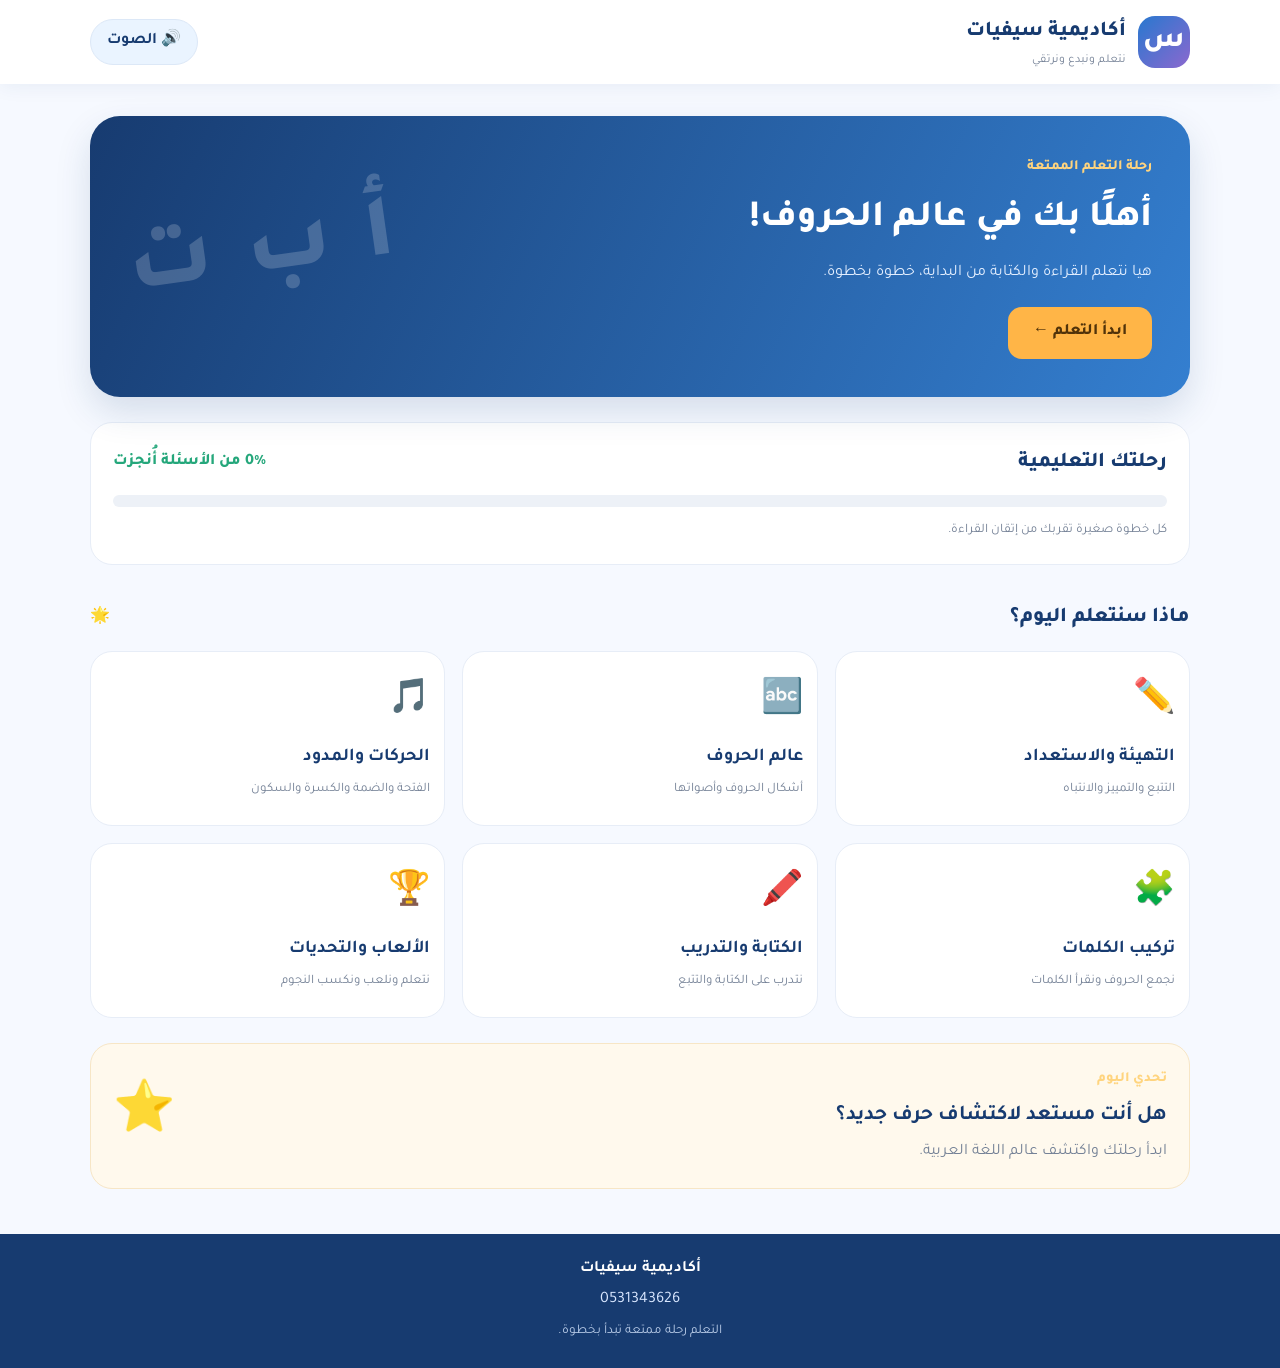
==== index.html @ d38b10fb "Update Seviat beta games and learning activities" ====
<!DOCTYPE html>
<html lang="ar" dir="rtl">
<head>
  <meta charset="UTF-8">
  <meta name="viewport" content="width=device-width, initial-scale=1">
  <meta name="theme-color" content="#173b70">
  <meta name="description" content="أكاديمية سيفيات لتأسيس الأطفال في القراءة والكتابة العربية">
  <title>أكاديمية سيفيات</title>
  <link rel="stylesheet" href="styles.css">
</head>
<body>
  <header class="topbar">
    <div class="brand">
      <div class="brand-logo">س</div>
      <div>
        <h1>أكاديمية سيفيات</h1>
        <p>نتعلم ونبدع ونرتقي</p>
      </div>
    </div>
    <button id="soundToggle" class="sound-button" type="button">🔊 الصوت</button>
  </header>

  <main class="container">
    <section class="welcome">
      <div>
        <span class="welcome-label">رحلة التعلم الممتعة</span>
        <h2>أهلًا بك في عالم الحروف!</h2>
        <p>هيا نتعلم القراءة والكتابة من البداية، خطوة بخطوة.</p>
        <button class="primary-button" id="startButton">ابدأ التعلم ←</button>
      </div>
      <div class="welcome-art" aria-hidden="true">أ ب ت</div>
    </section>

    <section class="progress-section">
      <div class="section-heading">
        <h2>رحلتك التعليمية</h2>
        <span id="progressText">0% مكتمل</span>
      </div>
      <div class="progress-track">
        <div id="progressBar"></div>
      </div>
      <p class="muted">كل خطوة صغيرة تقربك من إتقان القراءة.</p>
    </section>

    <section id="stages">
      <div class="section-heading">
        <h2>ماذا سنتعلم اليوم؟</h2>
        <span class="section-icon">🌟</span>
      </div>

      <div class="stage-grid">
        <button class="stage-card" data-stage="preparation">
          <span class="stage-icon">✏️</span>
          <strong>التهيئة والاستعداد</strong>
          <small>التتبع والتمييز والانتباه</small>
        </button>

        <button class="stage-card" data-stage="letters">
          <span class="stage-icon">🔤</span>
          <strong>عالم الحروف</strong>
          <small>أشكال الحروف وأصواتها</small>
        </button>

        <button class="stage-card" data-stage="movements">
          <span class="stage-icon">🎵</span>
          <strong>الحركات والمدود</strong>
          <small>الفتحة والضمة والكسرة والسكون</small>
        </button>

        <button class="stage-card" data-stage="combination">
          <span class="stage-icon">🧩</span>
          <strong>تركيب الكلمات</strong>
          <small>نجمع الحروف ونقرأ الكلمات</small>
        </button>

        <button class="stage-card" data-stage="writing">
          <span class="stage-icon">🖍️</span>
          <strong>الكتابة والتدريب</strong>
          <small>نتدرب على الكتابة والتتبع</small>
        </button>

        <button class="stage-card" data-stage="games">
          <span class="stage-icon">🏆</span>
          <strong>الألعاب والتحديات</strong>
          <small>نتعلم ونلعب ونكسب النجوم</small>
        </button>
      </div>
    </section>

    <section class="today-card">
      <div>
        <span class="welcome-label">تحدي اليوم</span>
        <h2>هل أنت مستعد لاكتشاف حرف جديد؟</h2>
        <p>ابدأ رحلتك واكتشف عالم اللغة العربية.</p>
      </div>
      <span class="today-star">⭐</span>
    </section>
  </main>

  <footer>
    <strong>أكاديمية سيفيات</strong>
    <p>0531343626</p>
    <small>التعلم رحلة ممتعة تبدأ بخطوة.</small>
  </footer>

  <script src="sounds/effects.js"></script><script src="app.js?v=20261110-2"></script>
<script src="writing-board.js"></script>
<script src="word-builder.js"></script>
<script src="skill-menu.js"></script>
<script src="group1-engine.js"></script>
<script src="group1-extra-loader.js"></script>
<script src="preparation.js"></script>
<script src="visual-levels.js"></script>
<script src="memory-game.js"></script>
<script src="auditory-game.js"></script>
  <script src="extra-preparation-games.js"></script>
  </body>
</html>
---- styles.css ----
@import url('https://fonts.googleapis.com/css2?family=Tajawal:wght@400;500;600;700;800&display=swap');

:root {
  --navy: #173b70;
  --blue: #2878cf;
  --sky: #eaf4ff;
  --orange: #ffb547;
  --green: #25a77b;
  --purple: #8b68cf;
  --pink: #ef8ca8;
  --ink: #26364d;
  --muted: #748196;
  --paper: #f6f9ff;
  --white: #ffffff;
  --radius: 22px;
}

* {
  box-sizing: border-box;
}

body {
  margin: 0;
  font-family: 'Tajawal', Tahoma, sans-serif;
  background: var(--paper);
  color: var(--ink);
  line-height: 1.7;
}

button {
  font: inherit;
  cursor: pointer;
}

.topbar {
  background: var(--white);
  padding: 14px max(5%, calc((100% - 1100px) / 2));
  display: flex;
  justify-content: space-between;
  align-items: center;
  box-shadow: 0 3px 18px #173b7010;
}

.brand {
  display: flex;
  align-items: center;
  gap: 12px;
}

.brand-logo {
  width: 52px;
  height: 52px;
  border-radius: 17px;
  display: grid;
  place-items: center;
  color: white;
  font-size: 30px;
  font-weight: 800;
  background: linear-gradient(135deg, var(--blue), var(--purple));
}

.brand h1 {
  font-size: 21px;
  margin: 0;
  color: var(--navy);
  font-weight: 800;
}

.brand p {
  margin: 0;
  color: var(--muted);
  font-size: 12px;
}

.sound-button {
  border: 1px solid #dce8f7;
  background: var(--sky);
  color: var(--navy);
  border-radius: 30px;
  padding: 8px 16px;
  font-weight: 700;
}

.container {
  max-width: 1100px;
  width: 90%;
  margin: 32px auto;
}

.welcome {
  background: linear-gradient(115deg, #173b70, #347fd0);
  border-radius: 30px;
  padding: 38px;
  color: white;
  display: flex;
  justify-content: space-between;
  align-items: center;
  overflow: hidden;
  position: relative;
  min-height: 250px;
  box-shadow: 0 15px 35px #173b7025;
}

.welcome-label {
  display: inline-block;
  color: #ffd47e;
  font-weight: 800;
  font-size: 14px;
}

.welcome h2 {
  font-size: clamp(25px, 4vw, 37px);
  margin: 8px 0;
  font-weight: 800;
}

.welcome p {
  color: #e4efff;
  margin: 5px 0 20px;
}

.welcome-art {
  font-size: clamp(45px, 9vw, 95px);
  font-weight: 800;
  color: #ffffff30;
  transform: rotate(-8deg);
  letter-spacing: 5px;
  white-space: nowrap;
}

.primary-button {
  border: 0;
  background: var(--orange);
  color: #51330a;
  border-radius: 14px;
  padding: 12px 25px;
  font-weight: 800;
  transition: .2s;
}

.primary-button:hover {
  transform: translateY(-3px);
  background: #ffca70;
}

.progress-section,
.today-card {
  background: white;
  border: 1px solid #e7edf7;
  border-radius: var(--radius);
  padding: 22px;
  margin-top: 25px;
}

.section-heading {
  display: flex;
  justify-content: space-between;
  align-items: center;
  gap: 10px;
  margin-bottom: 15px;
}

.section-heading h2 {
  color: var(--navy);
  font-size: 21px;
  margin: 0;
  font-weight: 800;
}

#progressText {
  color: var(--green);
  font-weight: 800;
}

.progress-track {
  height: 12px;
  background: #edf1f7;
  border-radius: 20px;
  overflow: hidden;
}

#progressBar {
  height: 100%;
  width: 0;
  background: linear-gradient(90deg, var(--green), #75d6b0);
  border-radius: 20px;
  transition: width .5s;
}

.muted {
  color: var(--muted);
  font-size: 13px;
  margin-bottom: 0;
}

#stages {
  margin-top: 35px;
}

.stage-grid {
  display: grid;
  grid-template-columns: repeat(3, 1fr);
  gap: 17px;
}

.stage-card {
  border: 1px solid #e7edf7;
  background: white;
  border-radius: var(--radius);
  min-height: 175px;
  padding: 22px 14px;
  text-align: right;
  display: flex;
  flex-direction: column;
  align-items: flex-start;
  gap: 7px;
  color: var(--ink);
  transition: transform .2s, box-shadow .2s;
}

.stage-card:hover {
  transform: translateY(-5px);
  box-shadow: 0 12px 25px #173b7015;
}

.stage-icon {
  font-size: 34px;
  margin-bottom: 3px;
}

.stage-card strong {
  color: var(--navy);
  font-size: 18px;
}

.stage-card small {
  color: var(--muted);
  font-size: 13px;
}

.stage-card:nth-child(2) .stage-icon { color: var(--blue); }
.stage-card:nth-child(3) .stage-icon { color: var(--purple); }
.stage-card:nth-child(4) .stage-icon { color: var(--green); }
.stage-card:nth-child(5) .stage-icon { color: var(--pink); }
.stage-card:nth-child(6) .stage-icon { color: var(--orange); }

.today-card {
  display: flex;
  justify-content: space-between;
  align-items: center;
  background: #fff9ed;
  border-color: #f7e6c6;
}

.today-card h2 {
  color: var(--navy);
  margin: 5px 0;
  font-size: 21px;
}

.today-card p {
  color: var(--muted);
  margin: 0;
}

.today-star {
  font-size: 50px;
}

footer {
  background: var(--navy);
  color: white;
  text-align: center;
  padding: 22px;
  margin-top: 45px;
}

footer p {
  margin: 4px;
  color: #d9e7ff;
}

footer small {
  color: #b9cce8;
}

@media (max-width: 700px) {
  .container {
    width: 92%;
    margin: 20px auto;
  }

  .welcome {
    padding: 25px 20px;
    min-height: 220px;
  }

  .welcome-art {
    font-size: 42px;
  }

  .stage-grid {
    grid-template-columns: repeat(2, 1fr);
    gap: 11px;
  }

  .stage-card {
    min-height: 155px;
    padding: 15px 11px;
  }

  .stage-card strong {
    font-size: 15px;
  }

  .stage-card small {
    font-size: 11px;
  }
}

@media (max-width: 380px) {
  .welcome-art {
    display: none;
  }

  .brand h1 {
    font-size: 18px;
  }

  .sound-button {
    padding: 7px 10px;
  }
}
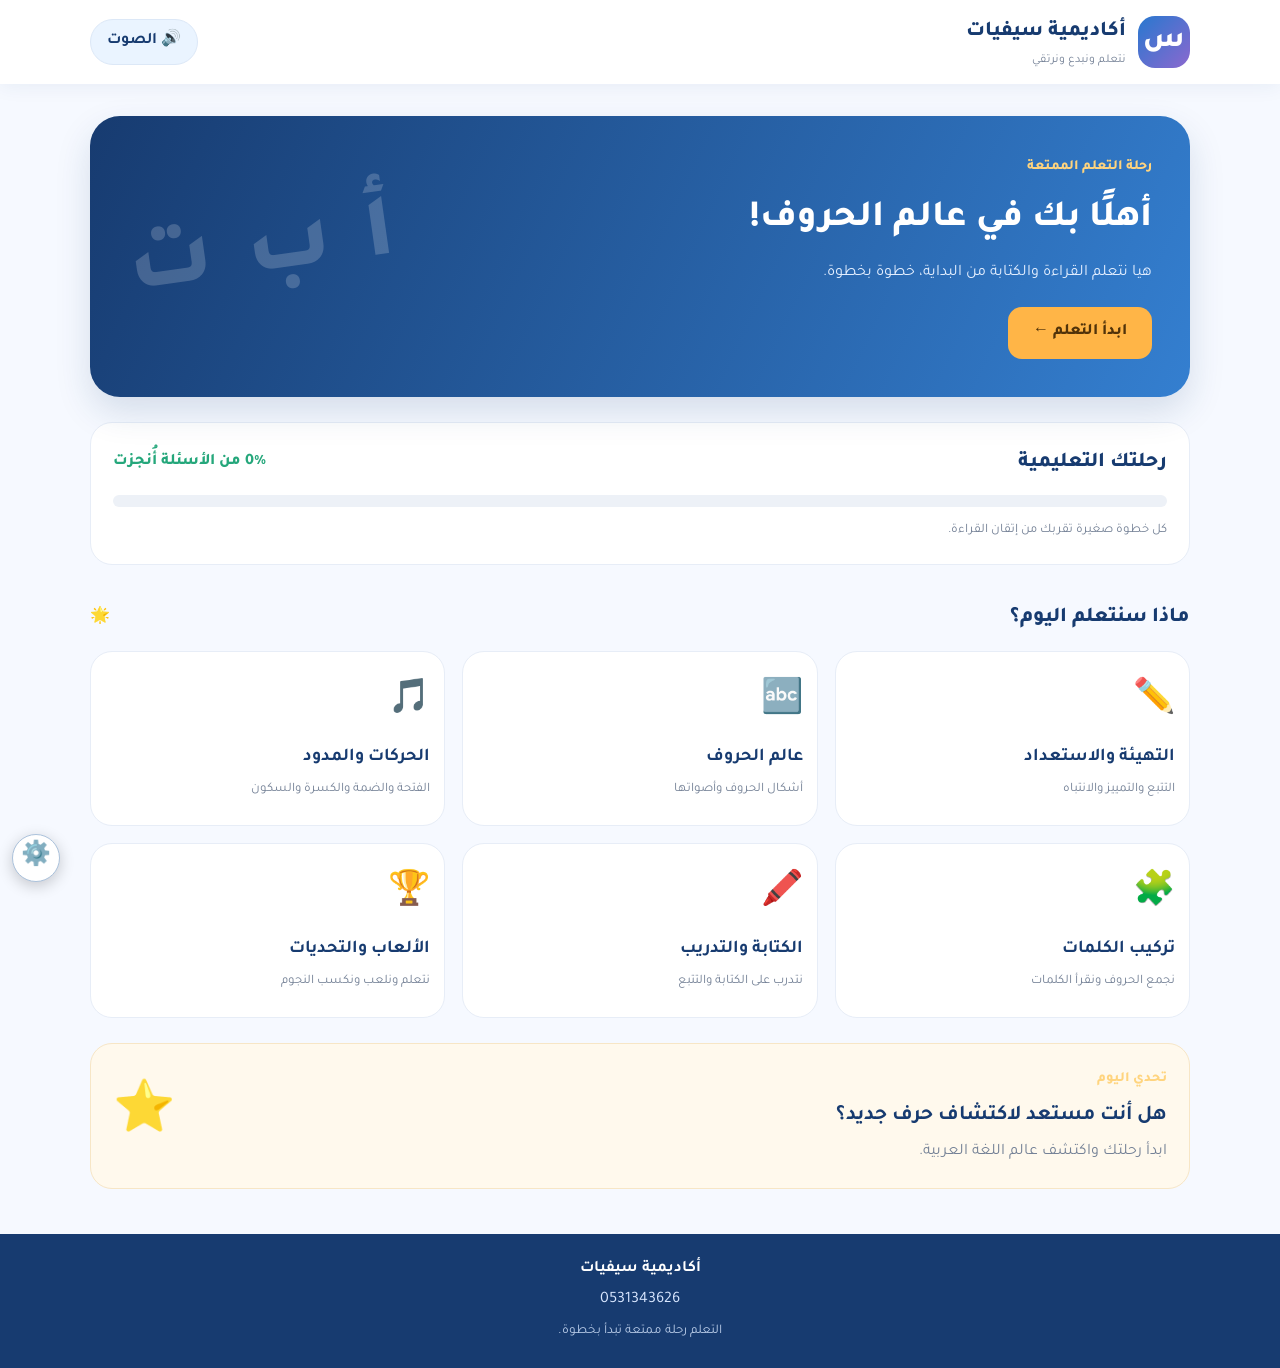
==== commit a243643d: "Save Seviat beta dark mode and bilingual interface" ====
--- a/index.html
+++ b/index.html
@@ -115,6 +115,8 @@
 <script src="memory-game.js"></script>
 <script src="auditory-game.js"></script>
   <script src="extra-preparation-games.js"></script>
-  </body>
+  <script src="theme-language.js"></script>
+
+</body>
 </html>
 
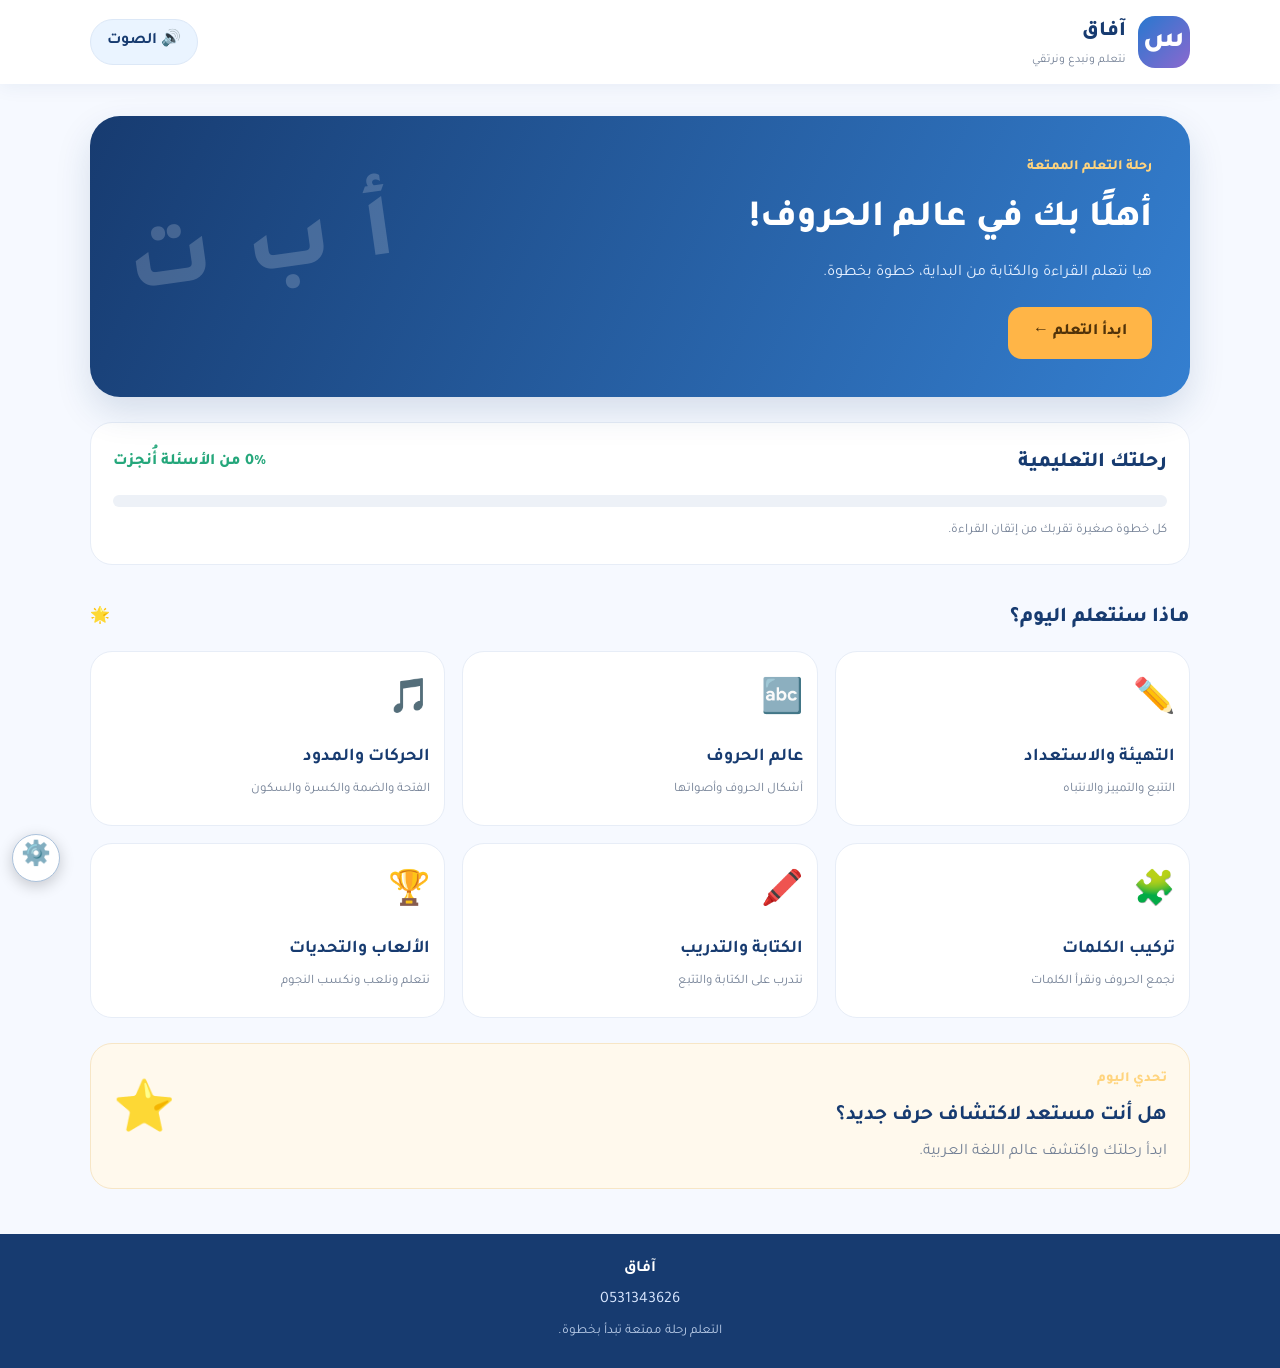
==== commit ebbd0e0f: "Add automatic quiz navigation and answer feedback" ====
--- a/index.html
+++ b/index.html
@@ -5,16 +5,19 @@
   <meta charset="UTF-8">
   <meta name="viewport" content="width=device-width, initial-scale=1">
   <meta name="theme-color" content="#173b70">
-  <meta name="description" content="أكاديمية سيفيات لتأسيس الأطفال في القراءة والكتابة العربية">
-  <title>أكاديمية سيفيات</title>
+  <meta name="description" content="آفاق لتأسيس الأطفال في القراءة والكتابة العربية">
+  <title>آفاق</title>
   <link rel="stylesheet" href="styles.css">
+
+<link rel="stylesheet" href="visual-dark-fix.css">
+  <link rel="stylesheet" href="afaq-fonts.css">
 </head>
 <body>
   <header class="topbar">
     <div class="brand">
       <div class="brand-logo">س</div>
       <div>
-        <h1>أكاديمية سيفيات</h1>
+        <h1>آفاق</h1>
         <p>نتعلم ونبدع ونرتقي</p>
       </div>
     </div>
@@ -99,12 +102,12 @@
   </main>
 
   <footer>
-    <strong>أكاديمية سيفيات</strong>
+    <strong>آفاق</strong>
     <p>0531343626</p>
     <small>التعلم رحلة ممتعة تبدأ بخطوة.</small>
   </footer>
 
-  <script src="sounds/effects.js"></script><script src="app.js?v=20261110-2"></script>
+  <script src="sounds/effects.js"></script><script src="app.js?v=20261111-3"></script>
 <script src="writing-board.js"></script>
 <script src="word-builder.js"></script>
 <script src="skill-menu.js"></script>
@@ -120,3 +123,4 @@
 </body>
 </html>
 
+
--- a/visual-dark-fix.css
+++ b/visual-dark-fix.css
@@ -0,0 +1,20 @@
+﻿html[data-seviat-theme="dark"] #visualLevelList > div {
+    background: #243650 !important;
+    color: #ffffff !important;
+    border: 1px solid #6485ad !important;
+}
+
+html[data-seviat-theme="dark"] #visualLevelList > div h3,
+html[data-seviat-theme="dark"] #visualLevelList > div p {
+    color: #ffffff !important;
+}
+
+html[data-seviat-theme="light"] #visualLevelList > div {
+    background: #f2f7ff !important;
+    color: #17345a !important;
+}
+
+html[data-seviat-theme="light"] #visualLevelList > div h3,
+html[data-seviat-theme="light"] #visualLevelList > div p {
+    color: #17345a !important;
+}
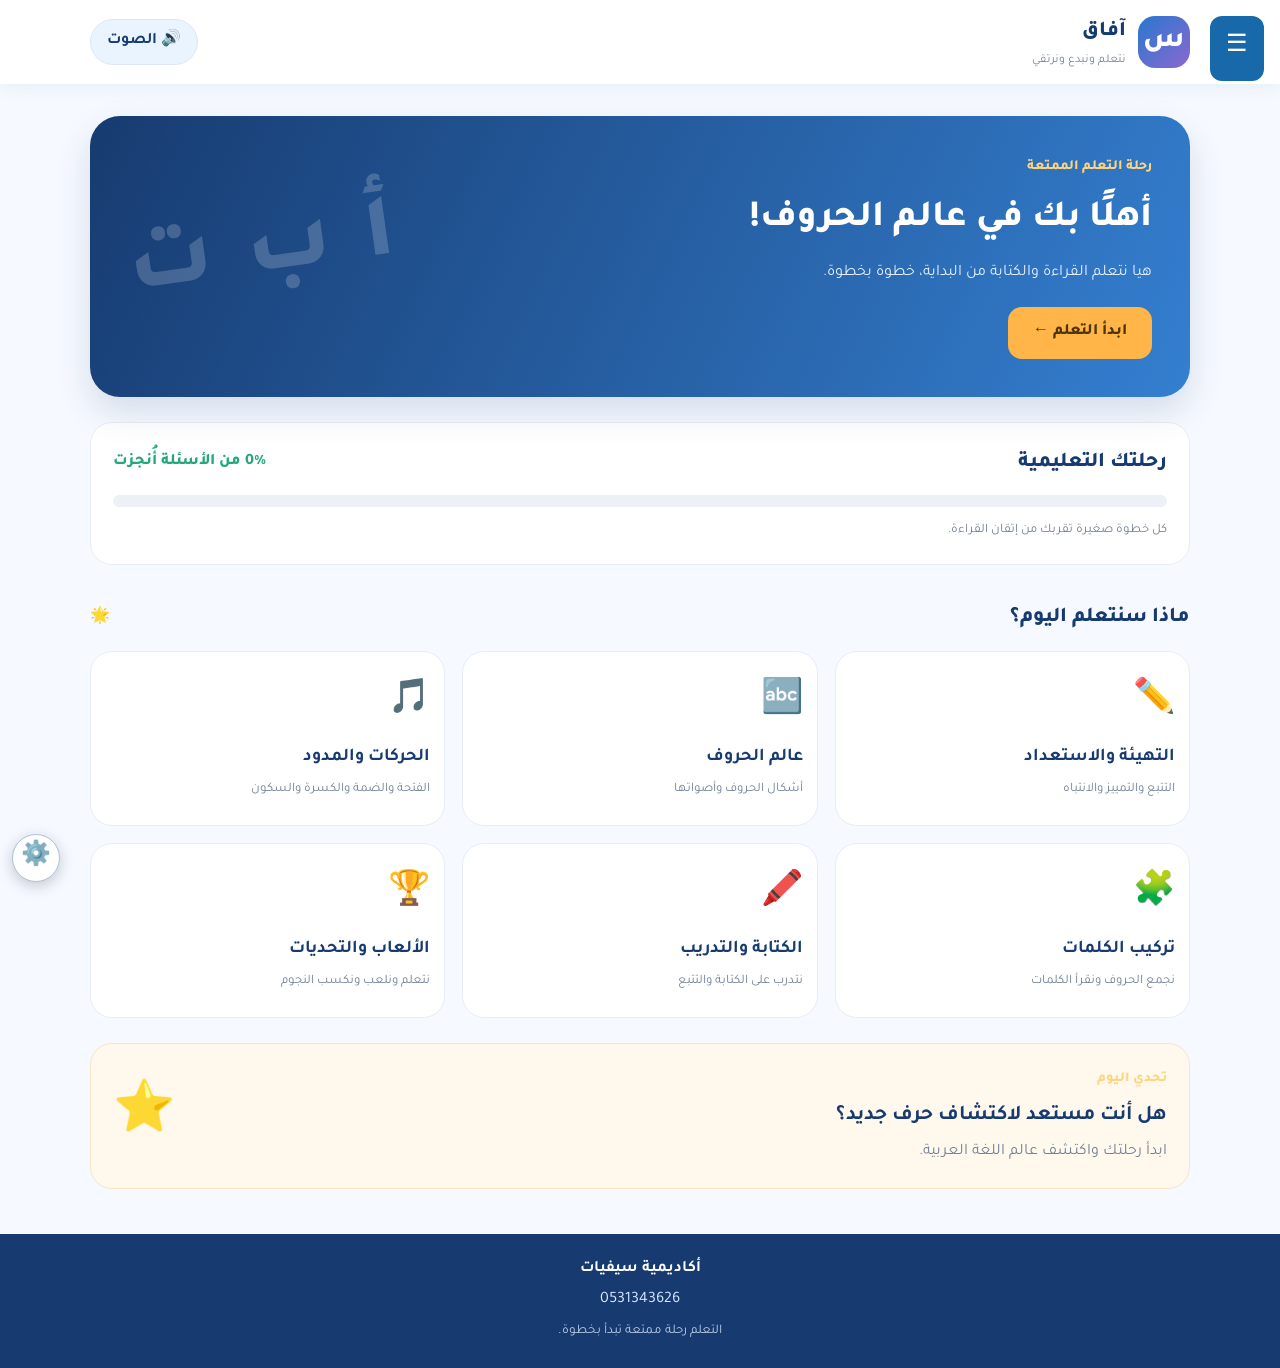
==== commit e8a60ac0: "Update Seviat learning units, preparation, writing and audio" ====
--- a/index.html
+++ b/index.html
@@ -11,6 +11,8 @@
 
 <link rel="stylesheet" href="visual-dark-fix.css">
   <link rel="stylesheet" href="afaq-fonts.css">
+<link rel="stylesheet" href="large-questions.css?v=1">
+<link rel="stylesheet" href="independent-writing.css?v=1">
 </head>
 <body>
   <header class="topbar">
@@ -102,12 +104,12 @@
   </main>
 
   <footer>
-    <strong>آفاق</strong>
+    <strong>أكاديمية سيفيات</strong>
     <p>0531343626</p>
     <small>التعلم رحلة ممتعة تبدأ بخطوة.</small>
   </footer>
 
-  <script src="sounds/effects.js"></script><script src="app.js?v=20261111-3"></script>
+  <script src="sounds/effects.js?v=20261111045951"></script><script src="app.js?v=20261111-3"></script>
 <script src="writing-board.js"></script>
 <script src="word-builder.js"></script>
 <script src="skill-menu.js"></script>
@@ -120,6 +122,64 @@
   <script src="extra-preparation-games.js"></script>
   <script src="theme-language.js"></script>
 
+<script src="unit1-rules.js"></script>
+
+
+<script src="unit1-learning.js"></script>
+<button id="seviat-menu-button"
+  type="button"
+  aria-label="فتح القائمة"
+  aria-expanded="false"
+  aria-controls="seviat-sidebar"
+  style="position:fixed;top:16px;right:16px;z-index:9998;
+  padding:12px 16px;border-radius:12px;
+  background:#1769aa;color:white;border:0;
+  font-size:24px;cursor:pointer">
+  ☰
+</button>
+
+<div id="seviat-menu-overlay"
+  style="display:none;position:fixed;inset:0;
+  background:rgba(0,0,0,.55);z-index:9998"></div>
+
+<aside id="seviat-sidebar"
+  aria-label="القائمة الجانبية"
+  style="position:fixed;top:0;right:0;bottom:0;
+  width:min(320px,85vw);background:#14283e;
+  color:white;z-index:9999;padding:24px;
+  box-sizing:border-box;overflow-y:auto;
+  transform:translateX(110%);
+  transition:transform .25s ease">
+
+  <button id="seviat-menu-close"
+    type="button"
+    style="background:transparent;color:white;
+    border:0;font-size:28px;cursor:pointer"
+    aria-label="إغلاق القائمة">✕</button>
+
+  <h2>أكاديمية سيفيات</h2>
+  <hr>
+
+  <button id="seviat-parent-settings"
+    type="button"
+    style="width:100%;padding:16px;
+    background:#1769aa;color:white;
+    border:0;border-radius:12px;
+    font-size:17px;cursor:pointer">
+    ⚙️ إعدادات المعلم وولي الأمر
+  </button>
+
+  <p style="margin-top:20px;font-size:14px">
+    التحكم في الحروف والمهارات والألعاب
+  </p>
+</aside>
+<script src="parent-controls.js?v=20261111052857"></script>
+<script src="access-tree.js?v=2"></script>
+<script src="./access-guard.js?v=3"></script>
+<script src="activity-access.js"></script>
+<script src="independent-writing.js?v=1"></script>
+<link rel="stylesheet" href="unit2-preparation.css?v=4"><script src="unit2-preparation.js?v=4"></script>
+<script src="seviat-sound-settings.js?v=2"></script>
 </body>
 </html>
 
--- a/afaq-fonts.css
+++ b/afaq-fonts.css
@@ -0,0 +1,67 @@
+﻿@import url('https://fonts.googleapis.com/css2?family=Noto+Naskh+Arabic:wght@400;500;600;700&family=Tajawal:wght@400;500;600;700;800&display=swap');
+
+/* AFAQ - General interface */
+body,
+button,
+input,
+select,
+textarea,
+.stage-card,
+.primary-button,
+.sound-button {
+    font-family: 'Tajawal', sans-serif;
+}
+
+/* AFAQ - Arabic educational content */
+#activityArea h2,
+#activityArea h3,
+#activityArea .question-text,
+#activityArea .question-prompt,
+#activityArea #questionText,
+#activityArea #questionPrompt,
+#activityArea #quizOptions button,
+#activityArea .option-button,
+#activityArea .answer-option,
+#activityArea .letter,
+#activityArea .arabic-letter,
+#activityArea .word,
+#activityArea .syllable {
+    font-family: 'Noto Naskh Arabic', serif !important;
+    line-height: 1.9;
+}
+
+/* Keep Arabic diacritics clear */
+#activityArea .arabic-letter,
+#activityArea .letter {
+    font-size: 2.5rem;
+    line-height: 2;
+}
+
+/* AFAQ - Clear Arabic educational answers */
+#quizOptions button,
+#activityArea .option-button,
+#activityArea .answer-option,
+#activityArea .quiz-option {
+    font-family: 'Noto Naskh Arabic', serif !important;
+    font-size: clamp(30px, 5vw, 42px) !important;
+    font-weight: 600 !important;
+    line-height: 2 !important;
+    min-height: 105px;
+    color: #17345a;
+}
+
+/* Clear educational instructions */
+#activityArea p,
+#activityArea #quizFeedback,
+#activityArea #questionInstruction {
+    opacity: 1;
+    line-height: 1.9;
+}
+
+/* Preserve readable answers in dark mode */
+html[data-seviat-theme="dark"] #quizOptions button,
+html[data-seviat-theme="dark"] #activityArea .option-button,
+html[data-seviat-theme="dark"] #activityArea .answer-option {
+    color: #ffffff !important;
+}
+
--- a/large-questions.css
+++ b/large-questions.css
@@ -0,0 +1,8 @@
+/* Accessibility-first presentation for Unit 1 */
+#activityArea #u1-options { display:grid!important;grid-template-columns:repeat(auto-fit,minmax(min(100%,150px),1fr));gap:16px!important;margin:20px 0!important; }
+#activityArea #u1-options button {min-height:92px!important;padding:18px!important;font-size:clamp(32px,5vw,46px)!important;font-weight:800!important;border-radius:18px!important;touch-action:manipulation;}
+#activityArea h3 {font-size:clamp(26px,4.5vw,38px)!important;line-height:1.65!important;text-align:center!important;margin:22px 0!important;}
+#activityArea #u1-feedback {font-size:clamp(21px,3.5vw,29px)!important;font-weight:700!important;text-align:center!important;min-height:2em;}
+#activityArea button:focus-visible {outline:4px solid #ffbf47!important;outline-offset:3px;}
+#activityArea #u1-options button:disabled {opacity:.7;}
+@media(max-width:450px){#activityArea #u1-options{grid-template-columns:repeat(2,minmax(0,1fr));}}
--- a/independent-writing.css
+++ b/independent-writing.css
@@ -0,0 +1,3 @@
+
+/* Independent writing studio */
+.seviat-write-page{max-width:1100px;margin:24px auto;padding:clamp(12px,3vw,28px);direction:rtl}.seviat-write-page h2{font-size:clamp(26px,4vw,38px);margin:0 0 12px}.sw-hint{font-size:18px;line-height:1.7}.sw-settings{display:grid;grid-template-columns:repeat(2,minmax(0,1fr));gap:14px;margin:20px 0}.sw-field{display:flex;flex-direction:column;gap:8px;font-size:18px;font-weight:700}.sw-field select{width:100%;min-height:54px;padding:10px 14px;border:2px solid #7aa9d4;border-radius:12px;font:inherit;background:#fff;color:#152d49}.sw-board{position:relative;width:100%;height:clamp(340px,57vh,700px);background:#fff;border:3px solid #3e91c4;border-radius:18px;overflow:hidden;touch-action:none}.sw-board:fullscreen{height:100vh;width:100vw;border-radius:0}.sw-guide{position:absolute;inset:0;display:flex;justify-content:center;align-items:center;font-family:'Noto Naskh Arabic',serif;font-size:clamp(110px,20vw,260px);color:#bfd4e7;pointer-events:none;user-select:none;direction:rtl}.sw-guide.sw-trace{color:#d5dce4;opacity:.75}.sw-canvas{position:absolute;inset:0;width:100%;height:100%;touch-action:none;cursor:crosshair}.sw-controls{display:flex;gap:10px;flex-wrap:wrap;margin:16px 0}.sw-button{font:inherit;font-weight:700;font-size:17px;min-height:54px;padding:10px 18px;border-radius:12px;border:2px solid #4e9bd0;background:#eaf5ff;color:#12375d;cursor:pointer}.sw-button:focus-visible{outline:3px solid #ffb640;outline-offset:2px}.sw-feedback{font-size:21px;font-weight:700;min-height:30px}.sw-note{font-size:15px;opacity:.8}@media(max-width:650px){.sw-settings{grid-template-columns:1fr}.sw-board{height:55vh;min-height:320px}.sw-button{flex:1 1 40%}}
--- a/unit2-preparation.css
+++ b/unit2-preparation.css
@@ -0,0 +1,2 @@
+.sv2-entry{display:flex;flex-wrap:wrap;gap:14px;margin:22px 0}.sv2-btn{font:inherit;font-size:1.2rem;font-weight:700;min-height:58px;padding:14px 20px;border:2px solid #76bde6;border-radius:15px;background:#165d8c;color:white;cursor:pointer}.sv2-btn:hover{background:#2379a9}.sv2-btn:disabled{opacity:.6;cursor:default}.sv2-area{direction:rtl;text-align:center}.sv2-area h2{font-size:clamp(1.5rem,4vw,2.3rem)}.sv2-area p{font-size:1.1rem}.sv2-area>.sv2-btn{margin:8px}.sv2-options{display:flex;flex-wrap:wrap;justify-content:center;gap:14px;margin:20px 0}.sv2-options .sv2-btn{min-width:90px;font-size:2rem}.sv2-prompt,.sv2-target{font-size:clamp(1.7rem,5vw,3rem);font-weight:800;margin:22px 0}.sv2-feedback{min-height:2rem;font-weight:bold}.sv2-hint{opacity:.85}@media(max-width:600px){.sv2-entry{flex-direction:column}.sv2-btn{width:100%}.sv2-options .sv2-btn{width:auto;min-width:70px}}
+.sv2-area .sv2-btn[hidden]{display:none!important}.sv2-area .sv2-feedback{font-size:1.25rem;min-height:2.5rem}.sv2-area .sv2-target{letter-spacing:.08em;white-space:pre-wrap}.sv2-area .sv2-options .sv2-btn{font-family:"Noto Naskh Arabic",Tajawal,sans-serif;min-height:78px;padding:12px 22px}
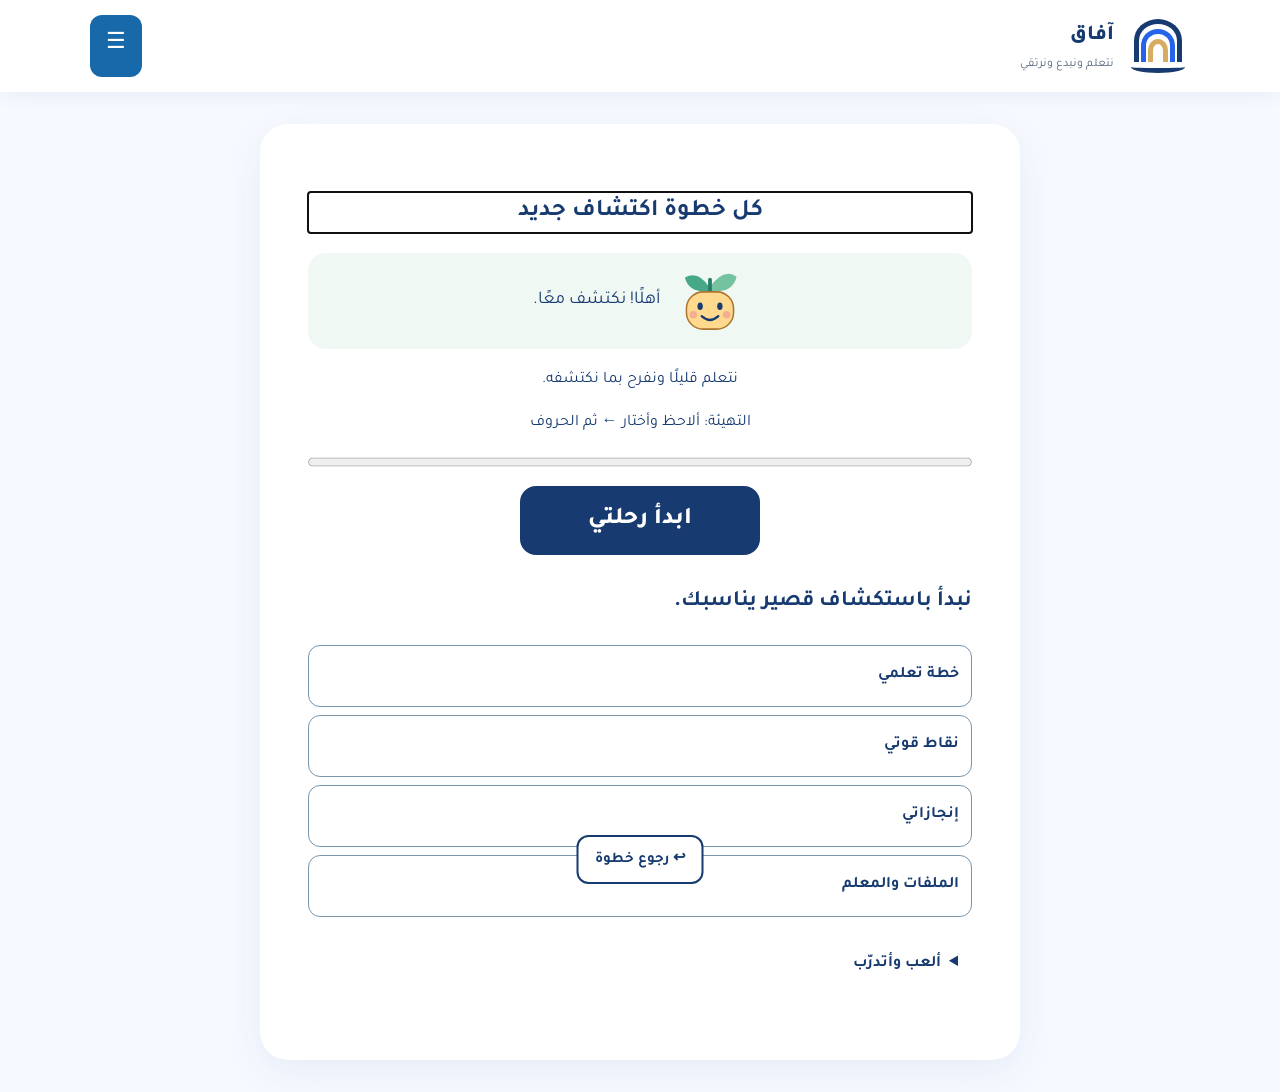
==== commit b94f220f: "Add AFAQ adaptive learning, diagnostic assessment and student experience" ====
--- a/index.html
+++ b/index.html
@@ -13,11 +13,13 @@
   <link rel="stylesheet" href="afaq-fonts.css">
 <link rel="stylesheet" href="large-questions.css?v=1">
 <link rel="stylesheet" href="independent-writing.css?v=1">
+<link rel="stylesheet" href="student-journey.css"><link rel="stylesheet" href="diagnostic-placement.css"><link rel="stylesheet" href="child-experience.css"><link rel="stylesheet" href="afaq-workspace.css"><link rel="stylesheet" href="child-activity.css">
+<link rel="stylesheet" href="personalized-learning.css">
 </head>
 <body>
   <header class="topbar">
     <div class="brand">
-      <div class="brand-logo">س</div>
+      <div class="brand-logo afaq-coded-logo" role="img" aria-label="شعار آفاق"><span class="afaq-arch arch-one"></span><span class="afaq-arch arch-two"></span><span class="afaq-arch arch-three"></span><span class="afaq-book"></span></div>
       <div>
         <h1>آفاق</h1>
         <p>نتعلم ونبدع ونرتقي</p>
@@ -104,12 +106,12 @@
   </main>
 
   <footer>
-    <strong>أكاديمية سيفيات</strong>
+    <strong>آفاق | AFAQ</strong>
     <p>0531343626</p>
     <small>التعلم رحلة ممتعة تبدأ بخطوة.</small>
   </footer>
 
-  <script src="sounds/effects.js?v=20261111045951"></script><script src="app.js?v=20261111-3"></script>
+  <script src="sounds/effects.js?v=20261111045951"></script><script src="app.js?v=20261115050009"></script>
 <script src="writing-board.js"></script>
 <script src="word-builder.js"></script>
 <script src="skill-menu.js"></script>
@@ -157,7 +159,7 @@
     border:0;font-size:28px;cursor:pointer"
     aria-label="إغلاق القائمة">✕</button>
 
-  <h2>أكاديمية سيفيات</h2>
+  <h2>آفاق | AFAQ</h2>
   <hr>
 
   <button id="seviat-parent-settings"
@@ -180,7 +182,8 @@
 <script src="independent-writing.js?v=1"></script>
 <link rel="stylesheet" href="unit2-preparation.css?v=4"><script src="unit2-preparation.js?v=4"></script>
 <script src="seviat-sound-settings.js?v=2"></script>
+<script src="journey-rules.js"></script><script src="adaptive-learning.js"></script><script src="adaptive-activities.js"></script><script src="arabic-learning-path.js"></script><script src="journey-interactions.js"></script><script src="learning-companion.js"></script><script src="diagnostic-placement.js"></script><script src="diagnostic-content.js"></script><script src="diagnostic-ui.js"></script><script src="child-experience.js"></script><script src="game-onboarding.js"></script><script src="guided-audio.js"></script><script src="student-voice.js"></script><script src="child-experience-ui.js"></script><script src="arabic-speech.js"></script><script src="afaq-vowel-audio.js?v=2"></script><script src="child-activity.js"></script><link rel="stylesheet" href="literacy-foundation.css"><script src="literacy-foundation.js"></script><script src="literacy-foundation-ui.js"></script><script src="personalized-learning.js"></script><script src="personalized-learning-ui.js"></script><script src="student-journey.js"></script><script src="afaq-workspace-core.js"></script><script src="afaq-workspace.js"></script><link rel="stylesheet" href="unit3-alif-pilot.css"><script src="unit3-alif-pilot.js"></script><script src="afaq-alif-audio-instructions.js"></script><script src="unit3-alif-pilot-ui.js?v=2"></script><script src="afaq-activity-audio.js?v=5"></script><script src="afaq-audio-library.js?v=2"></script><script src="afaq-audio-catalog.js?v=1"></script><script src="afaq-owner-menu.js?v=4"></script><script src="afaq-audio-management.js?v=3"></script>
+<script src="afaq-smart-audio-ui.js?v=4"></script>
 </body>
+
 </html>
-
-
--- a/styles.css
+++ b/styles.css
@@ -332,3 +332,112 @@
     padding: 7px 10px;
   }
 }
+
+/* AFAQ official logo */
+.brand-logo {
+  background: transparent;
+  border-radius: 0;
+  width: 64px;
+  height: 64px;
+  flex-shrink: 0;
+}
+.brand-logo .afaq-logo {
+  display: block;
+  width: 100%;
+  height: 100%;
+  object-fit: contain;
+}
+
+/* AFAQ coded logo */
+.brand-logo.afaq-coded-logo {
+  position: relative;
+  display: block;
+  width: 64px;
+  height: 64px;
+  min-width: 64px;
+  flex: 0 0 64px;
+  overflow: hidden;
+  background: transparent;
+  border-radius: 0;
+}
+
+.afaq-coded-logo .afaq-arch {
+  position: absolute;
+  display: block;
+  border-style: solid;
+  border-bottom: 0;
+  border-radius: 50% 50% 0 0;
+  transform: none;
+}
+
+.afaq-coded-logo .arch-one {
+  width: 48px;
+  height: 43px;
+  top: 5px;
+  left: 8px;
+  border-width: 5px;
+  border-color: #173b70;
+}
+
+.afaq-coded-logo .arch-two {
+  width: 34px;
+  height: 33px;
+  top: 15px;
+  left: 15px;
+  border-width: 5px;
+  border-color: #2563eb;
+}
+
+.afaq-coded-logo .arch-three {
+  width: 20px;
+  height: 23px;
+  top: 25px;
+  left: 22px;
+  border-width: 5px;
+  border-color: #d5ac62;
+}
+
+.afaq-coded-logo .afaq-book {
+  position: absolute;
+  width: 54px;
+  height: 12px;
+  bottom: 5px;
+  left: 5px;
+  border-bottom: 5px solid #173b70;
+  border-radius: 0 0 50% 50%;
+}
+
+
+/* AFAQ coded logo visibility correction */
+.topbar .brand-logo.afaq-coded-logo {
+  background: transparent !important;
+  background-image: none !important;
+  box-shadow: none;
+  isolation: isolate;
+}
+
+.topbar .afaq-coded-logo .afaq-arch {
+  display: block !important;
+  position: absolute !important;
+  box-sizing: border-box;
+  opacity: 1 !important;
+  visibility: visible !important;
+  z-index: 2;
+}
+
+.topbar .afaq-coded-logo .afaq-book {
+  display: block !important;
+  opacity: 1 !important;
+  visibility: visible !important;
+  z-index: 3;
+}
+
+.topbar .brand h1 {
+  color: #173b70 !important;
+  opacity: 1 !important;
+}
+
+.topbar .brand p {
+  color: #52657a !important;
+  opacity: 1 !important;
+}
--- a/afaq-fonts.css
+++ b/afaq-fonts.css
@@ -65,3 +65,21 @@
     color: #ffffff !important;
 }
 
+
+/* Journey and current lesson renderers: preserve Arabic shaping and marks. */
+#journey h3,#journey .journey-model,#journey .journey-options button,
+#u1-options button,#activityArea .sv2-prompt,#activityArea .sv2-options button,
+#activityArea .sv2-target,#activityArea [data-shape],.sw-guide {
+ font-family:'Noto Naskh Arabic',serif!important;line-height:2!important;
+ padding-block:12px;overflow:visible;letter-spacing:normal;
+}
+#journey .journey-options{grid-template-columns:repeat(auto-fit,minmax(min(120px,100%),1fr))}
+#journey .journey-model{overflow-wrap:anywhere;margin-inline:0}
+#journey .journey-options button{overflow-wrap:anywhere;min-width:0}
+
+/* Scanning games stay touch friendly without a twenty-row mobile list. */
+#journey .journey-options[data-family="attention"],#journey .journey-options[data-family="observation"]{grid-template-columns:repeat(3,minmax(0,1fr));gap:8px}
+#journey .journey-options[data-family="attention"] button,#journey .journey-options[data-family="observation"] button{min-height:64px;padding:6px;font-size:30px}
+#journey .journey-options svg{max-width:100%;height:auto}
+
+#journey .journey-options[data-family="attention"] button,#journey .journey-options[data-family="observation"] button{padding-block:6px!important;margin:0}
--- a/student-journey.css
+++ b/student-journey.css
@@ -0,0 +1,44 @@
+body[data-mode="student"] #stages,body[data-mode="student"] .welcome,body[data-mode="student"] .progress-section:not(#activityArea),body[data-mode="student"] .today-card,body[data-mode="student"] #seviat-menu-button,body[data-mode="student"] footer{display:none!important}
+body[data-mode="student"] #activityArea{display:none!important}
+#journey{max-width:760px;margin:24px auto;padding:clamp(20px,5vw,48px);border-radius:28px;background:#fff;box-shadow:0 12px 40px #173b7012;text-align:center;color:#173b70}
+#journey button,#teacherHub button,#teacherHub select,#teacherHub input{font:inherit;min-height:52px;padding:12px 20px;border-radius:16px;margin:6px;max-width:100%}
+#journey .journey-options{display:grid;grid-template-columns:repeat(auto-fit,minmax(120px,1fr));gap:14px;margin:28px 0}
+#journey .journey-options button{font-size:clamp(24px,5vw,38px);background:#edf5fb;border:2px solid #89b1c8;color:#173b70;min-height:88px}
+#journey .journey-model{font-size:64px;margin:24px;line-height:1.8}#journey progress{width:100%;height:18px;accent-color:#23856d}
+#journey [role="status"]{min-height:36px;font-size:22px}#journey button:focus-visible,#teacherHub button:focus-visible{outline:4px solid #e9a83c;outline-offset:4px}
+#modeEntry{display:block;margin:24px auto;background:transparent;border:0;color:#52657a;font:inherit;padding:12px;min-height:48px}
+#teacherHub{margin:20px auto;padding:24px;background:#f0f6fc;color:#173b70;border-radius:20px;max-width:1000px}#teacherHub label{display:inline-block;margin:8px}#teacherHub pre{white-space:pre-wrap;overflow-wrap:anywhere}body[data-mode="teacher"] #journey{display:none}
+@media(prefers-reduced-motion:reduce){*{scroll-behavior:auto!important;transition:none!important}}
+
+body[data-mode="student"] #seviat-settings-toggle,body[data-mode="student"] #seviat-settings-panel,body[data-mode="student"] #seviat-sidebar,body[data-mode="student"] #seviat-menu-overlay{display:none!important}
+
+#journey>button:not(#journey-next):not(#journey-start):not(#journey-listen){background:transparent;color:#45627b;border:1px solid #b8cad8;box-shadow:none}
+
+.adaptive-report{width:100%;border-collapse:collapse;font-size:15px}.adaptive-report th,.adaptive-report td{padding:10px;border-bottom:1px solid #b8cad8;text-align:start;overflow-wrap:anywhere}#teacherHub{overflow-x:auto}
+
+/* Universal path: navigation metadata only; activities keep their existing Arabic typography. */
+.path-current{margin:24px 0;padding:20px;border-radius:20px;background:#edf7f3;text-align:start;border-inline-start:5px solid #23856d}
+.path-current h3{font-size:clamp(22px,4vw,30px);margin:8px 0}.path-current p{margin:8px 0}
+#learning-path{text-align:start;border:1px solid #c8d8df;border-radius:18px;padding:16px;margin-top:24px}
+#learning-path>summary{cursor:pointer;min-height:48px;display:list-item;font-size:20px;font-weight:700}
+.path-worlds{display:grid;grid-template-columns:repeat(auto-fit,minmax(min(180px,100%),1fr));gap:8px;margin:16px 0}
+#journey .path-worlds button{margin:0;background:#f1f5fa;border:1px solid #a4becb;color:#173b70;font-size:17px;white-space:normal;overflow-wrap:anywhere}
+#journey .path-worlds [aria-pressed="true"]{border:3px solid #23856d;background:#e6f4ee}
+.path-levels ol{list-style:none;padding:0;display:grid;gap:12px}.path-level{padding:12px;border:1px solid #c8d8df;border-radius:16px;display:flex;flex-wrap:wrap;gap:10px;align-items:center;background:#f8fbfd}
+#journey .path-level button{margin:0;flex:1 1 180px;text-align:start;color:#173b70;background:#e7f2fa;border:1px solid #89b1c8;overflow-wrap:anywhere}
+.path-level span{font-size:15px}.path-level[data-status="completed"]{border-color:#23856d;background:#edf7f3}.path-level button:disabled{opacity:1;color:#647584!important;background:#edf0f4!important;cursor:default}
+.path-lesson,#journey .path-level-action{font-family:'Noto Naskh Arabic',serif;line-height:2;padding-block:10px;overflow:visible}
+@media(max-width:420px){#learning-path{padding:12px}.path-level{padding:10px}.path-level span{display:block}.path-current{padding:14px}}
+
+.learning-companion{display:flex;align-items:center;justify-content:center;gap:12px;max-width:100%;padding:10px 12px;margin:12px 0 18px;border-radius:18px;background:#f0f8f4;color:#214a48;text-align:start;pointer-events:none}
+.companion-sprout{width:76px;height:76px;flex:0 0 76px;overflow:visible}.companion-message{font-family:'Tajawal',sans-serif;font-size:18px;line-height:1.6;margin:0;overflow-wrap:anywhere}.companion-body{transform-origin:50px 85px}
+.learning-companion[data-motion="on"][data-state="idle"] .companion-body{animation:companion-breathe 5s ease-in-out infinite}
+.learning-companion[data-motion="on"][data-state="welcome"] .companion-body,.learning-companion[data-motion="on"][data-state="hint"] .companion-body{animation:companion-wave .8s ease-in-out 1}
+.learning-companion[data-motion="on"][data-state="success"] .companion-body,.learning-companion[data-motion="on"][data-state="celebration"] .companion-body,.learning-companion[data-motion="on"][data-state="level-completion"] .companion-body{animation:companion-hop .75s ease-out 1}
+.learning-companion[data-state="retry"] .companion-mouth{d:path('M39 72 Q50 68 61 72')}
+.learning-companion[data-motion="off"] *{animation:none!important}
+@keyframes companion-breathe{50%{transform:translateY(-2px)}}@keyframes companion-wave{25%{transform:rotate(-5deg)}75%{transform:rotate(5deg)}}@keyframes companion-hop{40%{transform:translateY(-7px)}70%{transform:translateY(-2px)}}
+.journey-rewards{padding:10px 14px;border-radius:16px;background:#fff7df;color:#654a1c;margin:18px 0}.journey-rewards p{margin:6px 0}.journey-rewards span{display:inline-block;padding:6px 10px;margin:4px;border-radius:12px;background:#fffdfa;font-size:15px}
+#journey-comfort{text-align:start;margin-top:20px;padding:12px;border:1px solid #d1dde4;border-radius:14px}#journey-comfort summary{cursor:pointer;min-height:44px}#journey-comfort label{display:flex;align-items:center;gap:12px;min-height:48px;padding:8px 0}#journey-comfort input{width:24px;height:24px;flex:0 0 24px}
+@media(max-width:420px){.companion-sprout{width:58px;height:58px;flex-basis:58px}.companion-message{font-size:16px}.learning-companion{gap:8px;padding:8px}}
+@media(prefers-reduced-motion:reduce){.learning-companion *{animation:none!important;transition:none!important}}
--- a/diagnostic-placement.css
+++ b/diagnostic-placement.css
@@ -0,0 +1,16 @@
+/* Diagnostic-only presentation; existing identity and approved-logo slot untouched. */
+.diagnostic-arabic{font-family:'Noto Naskh Arabic',serif;font-size:clamp(26px,6vw,40px);line-height:2.2;padding-block:12px;overflow:visible;overflow-wrap:anywhere}
+.diagnostic-view .journey-options{display:flex;flex-wrap:wrap;justify-content:center;gap:12px}
+.diagnostic-view button{min-height:48px;min-width:48px;touch-action:manipulation}
+.diagnostic-view label{display:block;padding:12px}.diagnostic-view input[type=checkbox]{width:24px;height:24px;vertical-align:middle;margin:8px}
+.diagnostic-teacher{margin-block:24px;padding:clamp(12px,3vw,24px);border:1px solid #b8cad8;border-radius:20px;overflow-wrap:anywhere}
+.diagnostic-teacher input,.diagnostic-teacher select{max-width:100%;min-height:44px;padding:8px;margin:8px}
+.diagnostic-table{width:100%;table-layout:fixed;border-collapse:collapse}.diagnostic-table th,.diagnostic-table td{padding:8px;border:1px solid #b8cad8;overflow-wrap:anywhere}
+.diagnostic-teacher pre{max-height:450px;overflow:auto;direction:rtl}
+html[data-seviat-theme=dark] .diagnostic-teacher,html[data-seviat-theme=dark] #journey.diagnostic-view{background:#14283e;color:#fff}
+html[data-seviat-theme=dark] .diagnostic-view button{color:#173b70;background:#eaf4ff}
+html[data-seviat-theme=dark] .diagnostic-teacher select,html[data-seviat-theme=dark] .diagnostic-teacher input{color:#173b70;background:#fff}
+@media(max-width:480px){.diagnostic-table th,.diagnostic-table td{font-size:13px;padding:4px}.diagnostic-teacher label{display:block!important}}
+/* Keep encouragement readable against the companion’s pale panel in both themes. */
+#journey.diagnostic-view .learning-companion .companion-message{color:#173b70!important}
+#diagnostic-teacher>h3{padding-inline-end:64px}
--- a/child-experience.css
+++ b/child-experience.css
@@ -0,0 +1,23 @@
+/* Phase 4 scoped child/adult presentation. No logo or base-theme edits. */
+#journey .child-primary,#journey>#journey-next{background:#173b70!important;color:#fff!important;font-weight:800;font-size:24px;min-height:64px;min-width:min(240px,100%);border:2px solid #173b70}
+#journey .path-current{margin:16px 0;padding:14px}.path-current h3{font-size:23px}
+#journey .learning-companion .companion-message{color:#173b70!important}
+.guided-instruction{border:1px solid #a4becb;border-radius:18px;padding:12px;margin:12px 0;font-family:Tajawal,sans-serif}
+#journey .guided-instruction p{margin:6px 0;font-size:18px}.instruction-status{font-size:16px!important;min-height:0!important}
+#journey .guided-instruction button{background:#eaf4ff!important;color:#173b70!important;border:1px solid #89b1c8;font-size:19px;min-height:52px}.guided-instruction button:disabled{opacity:.65}
+.guided-instruction details>summary{cursor:pointer;padding:10px}.guided-instruction label{display:block;padding:8px}.guided-instruction input[type=range]{min-width:150px;max-width:100%;vertical-align:middle;accent-color:#2563eb}.guided-instruction input[type=checkbox]{width:24px;height:24px;vertical-align:middle}
+.student-voice{margin:20px 0;padding:16px;border:2px solid #89b1c8;border-radius:20px;display:flex;gap:8px;flex-wrap:wrap;text-align:start}
+.student-voice h3,.student-voice p,.student-voice label{width:100%;margin:6px 0}.student-voice p,.student-voice label{font-size:17px}.student-voice audio,.voice-review-item audio{width:100%;max-width:100%;min-width:0}
+#journey .student-voice button{flex:1 1 140px;min-height:56px;margin:0;background:#eaf4ff!important;color:#173b70!important;border:1px solid #89b1c8;font-size:19px}
+.student-voice input[type=checkbox]{width:24px;height:24px;vertical-align:middle;margin-inline-end:10px}
+#journey .journey-retry-options{padding:16px;border:2px dashed #89b1c8;border-radius:18px;display:flex;gap:12px;flex-wrap:wrap}#journey .journey-retry-options p{width:100%}#journey .journey-retry-options button{background:#eaf4ff;color:#173b70;min-height:70px;min-width:70px;font-family:'Noto Naskh Arabic',serif;font-size:32px}
+.child-adult-dashboard{margin:24px 0;padding:16px;border:1px solid #89b1c8;border-radius:18px;overflow-wrap:anywhere}.child-adult-dashboard label{display:block!important}.child-adult-dashboard input[type=checkbox]{width:24px;height:24px;min-height:24px!important;padding:0!important;vertical-align:middle}.child-adult-dashboard input,.child-adult-dashboard select{max-width:100%}
+#child-domain-report{display:grid;grid-template-columns:repeat(auto-fit,minmax(min(220px,100%),1fr));gap:12px}#child-domain-report section{padding:12px;border:1px solid #89b1c8;border-radius:16px}
+.child-skill-report{width:100%;table-layout:fixed;border-collapse:collapse;font-size:14px}.child-skill-report th,.child-skill-report td{padding:6px;border:1px solid #89b1c8;overflow-wrap:anywhere}
+.voice-review-item{margin:12px 0;padding:12px;border:1px solid #89b1c8;border-radius:14px}
+html[data-seviat-theme=dark] .guided-instruction,html[data-seviat-theme=dark] .student-voice,html[data-seviat-theme=dark] .child-adult-dashboard{background:#14283e;color:#fff}
+@media(max-width:480px){#journey .journey-model{font-size:50px;margin:16px;line-height:2}.child-skill-report{font-size:12px}.child-skill-report td,.child-skill-report th{padding:3px}.student-voice{padding:12px}}
+@media(prefers-reduced-motion:reduce){.student-voice,.guided-instruction{animation:none!important;transition:none!important}}
+#journey .student-voice .voice-primary{background:#173b70!important;color:#fff!important;font-weight:800;border:2px solid #fff}#journey.speaking-view .journey-model{margin:4px;font-size:52px}#journey.speaking-view .student-voice{margin:8px 0}#journey.speaking-view>#journey-next{background:#eaf4ff!important;border:1px solid #89b1c8;color:#173b70!important;min-height:52px;font-size:20px}
+
+#journey.speaking-view>h2{margin:0 0 12px;font-size:26px}#journey.speaking-view .learning-companion{padding:8px}#journey.speaking-view .companion-sprout{width:46px;height:46px}#journey.speaking-view .journey-model{font-size:48px;line-height:1.5;margin:0}#journey .student-voice [role=status]{font-size:17px;min-height:28px}
--- a/afaq-workspace.css
+++ b/afaq-workspace.css
@@ -0,0 +1,24 @@
+/* Scoped AFAQ workspace. Existing logo, instructional content and theme rules retained. */
+html body[data-mode="student"] #seviat-menu-button{display:block!important}
+html body[data-mode="student"] #seviat-sidebar{display:block!important}
+html body[data-mode="student"] #seviat-menu-overlay{display:block!important}
+html body #seviat-menu-overlay[style*="display: none"],html body #seviat-menu-overlay[style*="display:none"]{display:none!important}
+#seviat-menu-button{position:static!important;flex-shrink:0;min-width:48px;min-height:48px;font-size:22px!important;margin-inline-start:10px}
+#seviat-settings-toggle,#seviat-settings-panel,#soundToggle,#seviat-parent-settings,#seviat-sidebar>p,#modeEntry{display:none!important}
+.topbar{gap:8px}#seviat-sidebar{max-width:100vw;overscroll-behavior:contain;text-align:start}#seviat-sidebar button,#seviat-sidebar label,#seviat-sidebar summary{font-family:Tajawal,sans-serif;min-height:48px;box-sizing:border-box}
+#afaq-shared-settings{background:#14283e!important;color:#fff!important;border:0}#afaq-shared-settings button{display:block;width:100%;margin:8px 0;padding:12px;background:#eaf4ff;color:#173b70;border:1px solid #aac1db;border-radius:12px;font-size:18px}#afaq-shared-settings label{display:block;margin:14px 0}#afaq-shared-settings input[type=range]{display:block;width:100%;min-height:36px}#afaq-shared-settings details{padding:8px 0}#afaq-shared-settings input[type=checkbox]{width:24px;height:24px;vertical-align:middle}
+#afaq-teacher-actions{display:grid;grid-template-columns:repeat(4,minmax(0,1fr));gap:8px;margin:12px 0}#afaq-teacher-actions button{margin:0;padding:12px 6px;background:#eaf4ff;color:#173b70;border:2px solid #89b1c8;font-weight:700}#afaq-teacher-actions button[aria-pressed=true]{background:#173b70;color:#fff}
+#afaq-advanced[hidden],#afaq-session[hidden],#afaq-students[hidden],#afaq-reports[hidden]{display:none!important}#afaq-advanced,#afaq-students,#afaq-session,#afaq-reports{min-width:0;padding:12px;overflow-wrap:anywhere}#afaq-advanced pre{font-size:13px}#afaq-practice-library{text-align:start;margin:20px auto}#afaq-practice-library>summary{padding:14px;min-height:48px;font-weight:700;cursor:pointer}#afaq-practice-library details{margin:12px 0}#afaq-practice-library button{font-size:18px}
+.afaq-report{font-family:Tajawal,sans-serif;text-align:right;direction:rtl;overflow-wrap:anywhere;padding:20px;background:white;color:#172d48;max-width:100%;box-sizing:border-box}.afaq-report h2,.afaq-report h3{line-height:1.8}.afaq-report-table{width:100%;table-layout:fixed;border-collapse:collapse;font-size:14px}.afaq-report-table th,.afaq-report-table td{padding:8px;border:1px solid #8fa9be;text-align:right;vertical-align:top;overflow-wrap:anywhere;line-height:1.9}.afaq-report-table td:first-child{font-family:'Noto Naskh Arabic',serif;font-size:17px}
+#journey .journey-model,#journey .journey-options,.diagnostic-arabic{font-family:'Noto Naskh Arabic',serif;line-height:1.9}
+html[data-afaq-reduced-motion=true] *,html[data-afaq-reduced-motion=true] *:before,html[data-afaq-reduced-motion=true] *:after{animation:none!important;transition:none!important;scroll-behavior:auto!important}
+button:focus-visible,summary:focus-visible,input:focus-visible,select:focus-visible{outline:3px solid #e9a83c;outline-offset:3px}
+@media(max-width:600px){#afaq-teacher-actions{grid-template-columns:repeat(2,minmax(0,1fr))}#teacherHub{padding:12px}#afaq-reports{padding:0}.afaq-report{padding:8px}.afaq-report-table{font-size:11px}.afaq-report-table th,.afaq-report-table td{padding:3px}.afaq-report-table td:first-child{font-size:14px}#journey{margin-top:12px}}
+@media print{
+@page{size:A4;margin:14mm}
+body.afaq-printing{background:#fff!important;margin:0!important;color:#000!important}body.afaq-printing>*{display:none!important}body.afaq-printing>main{display:block!important;background:white!important;max-width:none!important;padding:0!important}body.afaq-printing main>*{display:none!important}body.afaq-printing main>#teacherHub{display:block!important;max-width:none!important;background:white!important;margin:0!important;padding:0!important;overflow:visible!important}body.afaq-printing #teacherHub>*{display:none!important}body.afaq-printing #teacherHub>#afaq-reports{display:block!important;padding:0!important}body.afaq-printing #afaq-reports>*{display:none!important}body.afaq-printing #afaq-reports>.afaq-report{display:block!important;padding:0!important}html body.afaq-printing .afaq-report,html body.afaq-printing .afaq-report section{background:#fff!important;color:#000!important}html body.afaq-printing .afaq-report *{color:#000!important;background:transparent!important;box-shadow:none!important}body.afaq-printing .afaq-report-table{font-size:10pt}body.afaq-printing .afaq-report-table td:first-child{font-size:11pt}body.afaq-printing thead{display:table-header-group}body.afaq-printing tr{break-inside:avoid}body.afaq-printing h2,body.afaq-printing h3{break-after:avoid}
+}
+@media screen and (max-width:600px){.afaq-report-table,.afaq-report-table tbody,.afaq-report-table tr,.afaq-report-table td{display:block;width:100%;box-sizing:border-box}.afaq-report-table thead{position:absolute;width:1px;height:1px;overflow:hidden;clip-path:inset(50%)}.afaq-report-table tr{border:1px solid #89b1c8;border-radius:12px;margin:12px 0;padding:8px;break-inside:avoid}.afaq-report-table td,.afaq-report-table td:first-child{font-size:16px;border:0;padding:8px 0;line-height:1.8}.afaq-report-table td:before{content:attr(data-label) ' : ';font-family:Tajawal,sans-serif;font-weight:700;display:block}.afaq-report-table td:first-child{font-family:'Noto Naskh Arabic',serif;font-size:20px}}
+
+.afaq-report-table td:first-child{font-family:'Noto Naskh Arabic',serif!important}
+@media print{html:has(body.afaq-printing){background:#fff!important;color-scheme:light!important}html body.afaq-printing{width:100%!important;max-width:none!important;min-width:0!important;background:#fff!important}body.afaq-printing>main.container{width:100%!important;margin:0!important;padding:0!important}body.afaq-printing #teacherHub,body.afaq-printing #afaq-reports,body.afaq-printing .afaq-report{width:100%!important;max-width:none!important;min-width:0!important;margin:0!important;padding:0!important;border-radius:0!important;overflow:visible!important}}
--- a/child-activity.css
+++ b/child-activity.css
@@ -0,0 +1,47 @@
+/* Compact question surface; no overflow clipping of Arabic marks or controls. */
+#journey.activity-focus{box-sizing:border-box;max-width:760px;margin:8px auto;padding:10px 14px;min-height:calc(100dvh - 16px);scroll-margin-top:8px;overflow-anchor:none;display:flex;flex-direction:column;gap:5px}
+#journey.activity-focus h2{font-size:22px;line-height:1.4;margin:0}
+#journey.activity-focus>p{font-size:16px;line-height:1.5;margin:0}
+#journey.activity-focus .afaq-stage-goal{font-family:Tajawal,sans-serif;font-size:14px;color:#35576a}
+#journey.activity-focus .learning-companion{margin:0;padding:0;min-height:0}
+#journey.activity-focus .companion-sprout{max-height:32px;width:32px}
+#journey.activity-focus .companion-message{font-size:15px;margin:0;line-height:1.4}
+#journey.activity-focus h3{font-size:clamp(22px,4vw,30px);margin:0;padding-block:0;line-height:1.8!important}
+#journey.activity-focus progress{height:8px;flex-shrink:0}
+#journey.activity-focus .journey-model,#journey.activity-focus>div.diagnostic-arabic{font-size:clamp(32px,6vh,48px);margin:0;line-height:1.8!important;padding-block:0;min-height:64px}
+#journey.activity-focus .journey-model svg{width:auto;height:64px;max-width:100%}
+#journey.activity-focus .journey-options{display:grid;grid-template-columns:repeat(var(--answer-columns,2),minmax(0,1fr));gap:6px;margin:2px 0}
+#journey.activity-focus .journey-options button{min-width:0;min-height:52px;margin:0;padding:2px 6px!important;font-size:clamp(23px,4vw,32px);line-height:1.7!important;touch-action:manipulation}
+#journey.activity-focus .journey-options svg{max-width:100%;width:50px;height:50px}
+#journey.activity-focus>button{min-height:44px;padding:7px 14px;margin:0;font-size:17px}
+#journey.activity-focus>[role=status]{min-height:26px;font-size:17px;line-height:1.5;margin:0}
+#journey.activity-focus .guided-instruction{padding:0;margin:0;display:flex;flex-wrap:wrap;justify-content:center;align-items:center;gap:4px;border:0}
+#journey.activity-focus .guided-instruction>p:first-child{font-size:15px;line-height:1.4;margin:0;flex-basis:100%}
+#journey.activity-focus .guided-instruction .instruction-status{font-size:13px;line-height:1.4;min-height:18px;margin:0;flex-basis:100%}
+#journey.activity-focus .guided-instruction button{min-height:44px;margin:0;padding:6px 12px;font-size:16px}
+#journey.activity-focus .guided-instruction details{margin:0;padding:0;font-size:14px}
+#journey.activity-focus .guided-instruction summary{min-height:44px;display:flex;align-items:center;cursor:pointer;padding:0 12px}
+#journey.activity-focus .guided-instruction details[open]{flex-basis:100%;background:var(--surface,#edf5fb);padding:8px}
+#journey.activity-focus #afaq-activity-menu{background:#e8f1f8;color:#163c62;border:1px solid #7895ac}
+#journey.activity-focus button:disabled{opacity:1;background:#e0e7ed;color:#425466;border:1px solid #9daebd;cursor:default}
+#afaq-activity-help{box-sizing:border-box;width:min(94vw,560px);max-height:90dvh;overflow:auto;border:2px solid #7895ac;border-radius:20px;background:#fff;color:#173b70;font-family:Tajawal,sans-serif;padding:20px}
+#afaq-activity-help::backdrop{background:#132a46b3}
+#afaq-activity-help button,#afaq-activity-help summary{min-height:44px;padding:8px 12px;font:inherit;cursor:pointer}
+#afaq-activity-help button{border:1px solid #7895ac;background:#edf5fb;color:#173b70;border-radius:10px;margin:4px}
+#afaq-demo{border:2px dashed #7895ac;padding:12px;margin:12px 0}.demo-model{font-size:48px;text-align:center}.demo-options{display:flex;justify-content:center}.demo-options button{font-size:32px!important;min-width:64px}
+#afaq-shared-settings>p{font-size:13px;line-height:1.6}#afaq-shared-settings>button{padding:8px 12px;min-height:44px;margin:3px 0}#afaq-audio-settings{border-block:1px solid #7895ac;padding:8px 0;margin:8px 0}#afaq-audio-settings>summary{min-height:44px;cursor:pointer;font-weight:700}#afaq-audio-settings label{display:flex;align-items:center;justify-content:space-between;gap:8px;padding:6px 0}#afaq-audio-settings input[type=range]{width:125px;min-height:44px}.afaq-request-error{color:#fff;background:#803616;padding:10px;border-radius:8px}
+[data-seviat-theme=dark] #journey.activity-focus .afaq-stage-goal{color:#c9dfed}
+[data-seviat-theme=dark] #journey.activity-focus #afaq-activity-menu,[data-seviat-theme=dark] #afaq-activity-help,[data-seviat-theme=dark] #afaq-activity-help button{background:#183b55;color:#f5f9ff}
+[data-seviat-theme=dark] #journey.activity-focus button:disabled{background:#32495b;color:#e4edf3;border-color:#7895ac}
+@media(max-height:700px){#journey.activity-focus{gap:2px;padding:8px 10px}#journey.activity-focus .learning-companion{display:none}#journey.activity-focus h2{font-size:19px}#journey.activity-focus .journey-options button{min-height:44px}#journey.activity-focus .journey-options svg{height:40px}#journey.activity-focus .journey-model svg{height:50px}#journey.activity-focus .journey-model{min-height:50px}#journey.activity-focus h3{font-size:22px}}
+@media(prefers-reduced-motion:reduce){#journey.activity-focus *,#afaq-activity-help *{animation:none!important;scroll-behavior:auto!important}}
+#journey.activity-focus .activity-tools{display:flex;gap:6px;order:100;justify-content:center;margin-top:2px}#journey.activity-focus .activity-tools button{font-size:15px;min-height:44px;margin:0;padding:6px 10px;flex:1;max-width:50%}#journey.activity-focus>#journey-next{min-height:44px!important;font-size:19px;padding:6px 12px}
+
+#afaq-speech-review{border:1px solid #7895ac;padding:12px;border-radius:16px;margin-block:12px}#afaq-speech-review textarea{display:block;width:100%;min-height:100px;box-sizing:border-box;font-family:'Noto Naskh Arabic',serif;font-size:24px;line-height:2}#afaq-speech-review select{max-width:100%;white-space:normal}#afaq-speech-review input[type=checkbox]{min-height:24px;width:24px;height:24px}
+
+#journey.activity-focus .guided-instruction button:disabled{opacity:1!important;background:#e0e7ed!important;color:#425466!important;border-color:#9daebd}#journey.activity-focus .activity-tools #journey-home{background:#e8f1f8!important;color:#163c62!important;border:1px solid #7895ac}
+html[data-seviat-theme=dark] #journey.activity-focus .guided-instruction button:disabled{background:#32495b!important;color:#e4edf3!important}html[data-seviat-theme=dark] #journey.activity-focus .activity-tools #journey-home{background:#183b55!important;color:#f5f9ff!important}
+
+#journey.activity-focus .journey-model:empty{display:none}#journey.activity-focus.activity-dense{padding-inline:6px}#journey.activity-focus.activity-dense .journey-options{gap:3px}#journey.activity-focus.activity-dense .guided-instruction>p:first-child{position:absolute;width:1px;height:1px;overflow:hidden;clip-path:inset(50%);white-space:nowrap}
+
+#journey.activity-focus .guided-instruction>.instruction-replay,#journey.activity-focus .guided-instruction>details,#journey.activity-focus .guided-instruction>.question-replay,#journey.activity-focus .guided-instruction>.example-replay{order:1}#journey.activity-focus .guided-instruction>.instruction-status{order:2}
--- a/personalized-learning.css
+++ b/personalized-learning.css
@@ -0,0 +1 @@
+﻿#phase6-home,#phase6-adult-plan{font-family:Tajawal,sans-serif;text-align:start;line-height:1.8;max-width:100%;box-sizing:border-box}#phase6-home>p{font-size:18px;font-weight:700}#phase6-home details,#phase6-adult-plan details,#phase6-bypass{padding:8px 12px;margin-block:8px;border:1px solid #7895ac;border-radius:12px}#phase6-home summary,#phase6-adult-plan summary,#phase6-bypass summary{min-height:44px;cursor:pointer;display:flex;align-items:center;font-weight:700}#phase6-home button,#phase6-registration button,#phase6-adult-plan button,#phase6-bypass button{min-height:44px;max-width:100%;padding:8px 12px;margin:4px;border:1px solid #7895ac;border-radius:10px;background:#e8f1f8;color:#163c62;font:inherit;white-space:normal}#phase6-registration{box-sizing:border-box;width:min(92vw,500px);max-height:90dvh;overflow:auto;border:2px solid #7895ac;border-radius:16px;background:#fff;color:#163c62;font-family:Tajawal,sans-serif;line-height:1.8;padding:18px}#phase6-registration::backdrop{background:#132a46b3}#phase6-registration label{display:block;margin-block:12px}#phase6-registration input:not([type=checkbox]),#phase6-bypass input,#phase6-bypass select{box-sizing:border-box;max-width:100%;min-height:44px;font:inherit}#phase6-registration button:disabled{background:#e0e7ed;color:#425466;opacity:1}html[data-seviat-theme=dark] #phase6-registration{background:#183b55;color:#f5f9ff}html[data-seviat-theme=dark] #phase6-home button,html[data-seviat-theme=dark] #phase6-registration button,html[data-seviat-theme=dark] #phase6-adult-plan button,html[data-seviat-theme=dark] #phase6-bypass button{background:#183b55;color:#f5f9ff}@media(prefers-reduced-motion:reduce){#phase6-home *,#phase6-registration *{animation:none!important;scroll-behavior:auto!important}}@media print{#phase6-report-plan{break-inside:auto;font-family:Tajawal,sans-serif;color:#111}#phase6-report-plan details{display:block;border:0}#phase6-report-plan button{display:none}}
--- a/unit3-alif-pilot.css
+++ b/unit3-alif-pilot.css
@@ -0,0 +1,16 @@
+.pilot-task{max-width:56rem;margin:0 auto;padding:1rem;font-family:Tajawal,sans-serif;overflow-wrap:anywhere}.pilot-task .pilot-model,.pilot-task #pilot-composed,.pilot-task #pilot-response button{font-family:'Noto Naskh Arabic',serif;font-size:clamp(1.8rem,5vw,3rem);line-height:1.9;overflow:visible}.pilot-model{text-align:center;margin:.4rem}.pilot-task button,#pilot-workspace button{min-height:48px;min-width:48px;padding:.5rem 1rem;margin:.3rem;border:2px solid #286692;border-radius:14px;color:#123b56;background:#f2faff}.pilot-task button[aria-pressed=true]{background:#174d71;color:#fff}.pilot-task button:disabled{opacity:.65}.pilot-choices{display:flex;flex-wrap:wrap;justify-content:center;gap:.5rem}.pilot-message{padding:.6rem;border-inline-start:4px solid #286692;line-height:1.8}.pilot-task progress{width:100%;height:14px}#pilot-workspace label{display:block;padding:.3rem}#pilot-workspace select,#pilot-workspace input{max-width:100%;min-height:30px}#pilot-workspace canvas{max-width:100%;border:1px solid #777}.pilot-task #pilot-board{max-width:100%;overflow:hidden}.pilot-task #pilot-board canvas{max-width:100%;touch-action:none}.pilot-task #pilot-response{margin-block:.3rem}[data-seviat-theme=dark] .pilot-task button,[data-seviat-theme=dark] #pilot-workspace button{background:#17364f;color:#fff;border-color:#9acced}.pilot-task button:focus-visible,#pilot-workspace button:focus-visible{outline:3px solid #b35a00;outline-offset:3px}@media(max-width:480px){.pilot-task{padding:.5rem}.pilot-task h3{font-size:1.2rem}.pilot-task button{margin:.2rem}.pilot-task #pilot-board{max-height:60vh;overflow:auto}}
+
+#journey[data-pilot-item]{padding:.6rem}#journey[data-pilot-item]>h2{margin:.3rem;font-size:1.4rem}#journey[data-pilot-item]>.learning-companion{min-height:0;margin:.3rem auto;padding:.2rem .6rem;gap:.5rem}#journey[data-pilot-item] .companion-sprout{width:36px;height:36px}#journey[data-pilot-item] .companion-message{margin:.2rem}#journey[data-pilot-item] .companion-eye,#journey[data-pilot-item] .companion-mouth,#journey[data-pilot-item] .companion-body circle{visibility:hidden}#journey[data-pilot-item] .pilot-task{padding:.4rem}#journey[data-pilot-item] .pilot-task h3{font-size:1.2rem;line-height:1.7;margin:.4rem}#journey[data-pilot-item] #pilot-purpose{font-size:.85rem;margin:.3rem}#journey[data-pilot-item] .pilot-model{font-size:2.4rem;line-height:1.5;margin:.3rem}#journey[data-pilot-item] .instruction-status{font-size:.8rem;line-height:1.4;margin:.3rem}
+
+@media(max-width:480px){#journey[data-pilot-item]>.learning-companion{position:absolute;width:1px;height:1px;clip-path:inset(50%);overflow:hidden;padding:0;margin:0}}
+
+/* Existing teacher review workspace; instructional glyphs retain diacritics. */
+#pilot-workspace{font-family:Tajawal,sans-serif;direction:rtl;overflow-wrap:anywhere}#pilot-workspace .pilot-instructional{font-family:'Noto Naskh Arabic',serif;font-size:1.6rem;line-height:2;padding-block:.15rem;overflow:visible}#pilot-workspace textarea{display:block;width:100%;max-width:100%;box-sizing:border-box;font:inherit;line-height:1.8;padding:.6rem}#pilot-review-list{display:grid;grid-template-columns:repeat(auto-fit,minmax(180px,1fr));gap:.3rem;margin-block:.7rem}#pilot-review-list button{font-family:'Noto Naskh Arabic',serif;line-height:1.9;margin:0}#pilot-review-list button[aria-current=true]{border-width:3px;background:#174d71;color:#fff}#pilot-detail{border:1px solid #91b3c9;padding:1rem;border-radius:12px}#pilot-review-progress{line-height:2;padding:.5rem;background:#edf6ff;color:#143951;border-radius:8px}#pilot-workspace select,#pilot-workspace input:not([type=checkbox]){min-height:44px;width:100%;box-sizing:border-box;font:inherit}#pilot-workspace button:disabled{opacity:.6}#pilot-workspace textarea:focus-visible,#pilot-workspace select:focus-visible,#pilot-workspace input:focus-visible{outline:3px solid #b35a00;outline-offset:2px}[data-seviat-theme=dark] #pilot-review-progress{background:#17364f;color:#fff}@media(max-width:480px){#pilot-review-list{grid-template-columns:1fr 1fr}#pilot-workspace button{max-width:100%;white-space:normal}#pilot-detail{padding:.5rem}}
+
+/* Keep the existing Alif review entry before long legacy administration tables. */
+#afaq-alif-review{box-sizing:border-box;min-height:48px;padding:.7rem 1rem;border:2px solid #286692;border-radius:12px;background:#edf6ff;color:#143951;font-family:Tajawal,sans-serif;font-size:1.1rem;font-weight:700;line-height:1.7;cursor:pointer}#afaq-alif-review:focus-visible{outline:3px solid #b35a00;outline-offset:3px}[data-seviat-theme=dark] #afaq-alif-review{background:#17364f;color:#fff;border-color:#9acced}
+
+/* Focused, single-activity teacher review. */
+#afaq-advanced.pilot-review-focused>:not(#pilot-workspace){display:none!important}#pilot-workspace[open]{max-width:58rem;margin-inline:auto}#pilot-workspace #pilot-review-position{font-family:Tajawal,sans-serif;font-size:.95rem;margin:.5rem 0;color:inherit}#pilot-review-title{font-family:Tajawal,sans-serif;margin:.3rem 0;font-size:1.2rem}#pilot-review-state{font-size:.85rem;margin:.25rem 0}#pilot-workspace #pilot-detail{padding:.4rem .7rem;margin:.4rem 0}#pilot-workspace #pilot-detail h4{font-size:clamp(1.35rem,3vw,1.8rem);line-height:1.8;margin:.2rem 0}#pilot-workspace #pilot-detail .pilot-instructional{font-size:clamp(1.4rem,3vw,1.9rem);line-height:1.7;margin:.1rem 0}#pilot-workspace #pilot-review-choices{display:flex;flex-wrap:wrap;gap:.3rem 1rem;justify-content:center}#pilot-answer-box{padding:.3rem .7rem;border-radius:10px;background:#eaf4fc;color:#143951}#pilot-answer-label{font-size:.85rem;margin:.2rem 0}#pilot-workspace #pilot-review-answer{font-size:clamp(1.15rem,2.5vw,1.55rem);line-height:1.8;margin:.2rem 0}#pilot-review-actions{display:flex;gap:.5rem;margin-block:.5rem}#pilot-review-actions button{flex:1;font-family:Tajawal,sans-serif;font-size:1.1rem;margin:0}#pilot-review-actions #pilot-quality-approved{background:#174d71;color:white}#pilot-review-nav{display:flex;justify-content:space-between;margin-block:.4rem}#pilot-review-nav button{font-family:Tajawal,sans-serif;margin:0}#pilot-extra-details{margin-top:.6rem;font-family:Tajawal,sans-serif}#pilot-extra-details>summary{font-size:.9rem;cursor:pointer}#pilot-comment-field[hidden]{display:none!important}#pilot-comment-field textarea{min-height:64px}#pilot-pattern-details[hidden]{display:none!important}[data-seviat-theme=dark] #pilot-answer-box{background:#17364f;color:white}#pilot-extra-details input,#pilot-extra-details select,#pilot-extra-details textarea{max-width:100%}@media(max-width:480px){#pilot-workspace #pilot-detail{padding:.25rem .4rem}#pilot-workspace #pilot-review-answer{font-size:1.15rem}#pilot-workspace #pilot-review-nav button{min-height:44px}#pilot-workspace[open]{padding:.3rem}#pilot-workspace #afaq-alif-review{font-size:1rem;padding:.4rem .6rem}}
+
+body[data-mode=teacher] main:has(#afaq-advanced.pilot-review-focused:not([hidden]))>:not(#teacherHub){display:none!important}
